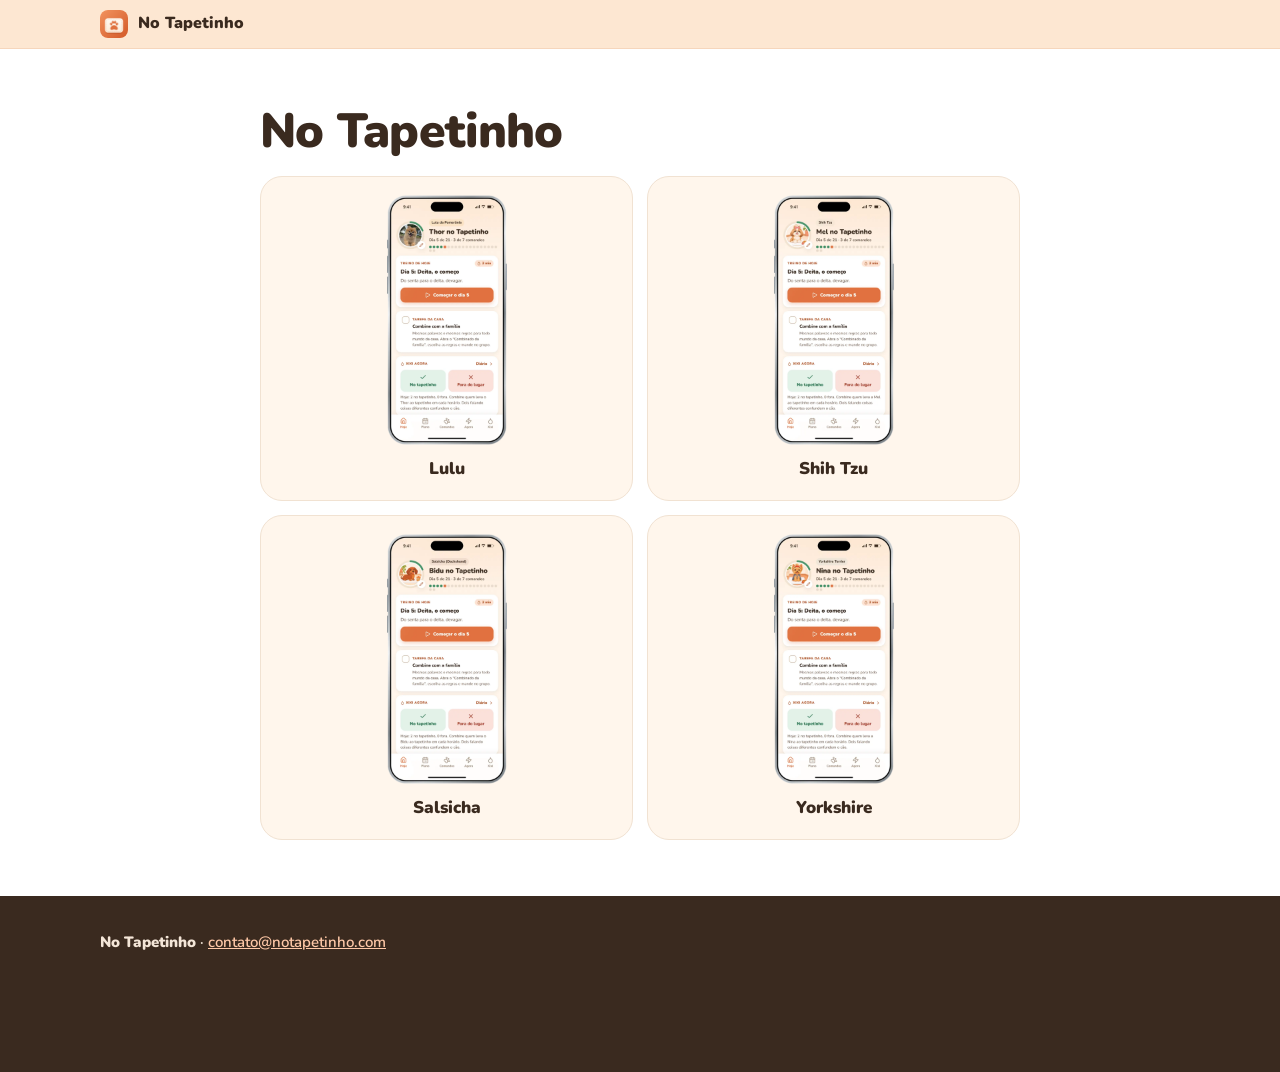
==== index.html @ 408629a3 "No Tapetinho: site" ====
<!doctype html>
<html lang="pt-BR"><head><meta charset="utf-8"><meta name="viewport" content="width=device-width, initial-scale=1">
<title>No Tapetinho</title><link rel="icon" type="image/png" sizes="32x32" href="img/favicon-32.png">
<link rel="preconnect" href="https://fonts.googleapis.com"><link rel="preconnect" href="https://fonts.gstatic.com" crossorigin>
<link href="https://fonts.googleapis.com/css2?family=Nunito:wght@600;700;800;900&display=swap" rel="stylesheet">
<link rel="stylesheet" href="estilo.css"></head>
<body><header class="barra"><div class="wrap"><img src="img/icone-64.png" width="28" height="28" alt=""><span>No Tapetinho</span></div></header>
<main><section><div class="wrap estreito simples"><h1>No Tapetinho</h1><ul class="escolha"><li><a href="lulu/"><img src="img/lulu/hero-celular-720.webp" width="120" height="250" alt="" loading="lazy">Lulu</a></li><li><a href="shih-tzu/"><img src="img/shih-tzu/hero-celular-720.webp" width="120" height="250" alt="" loading="lazy">Shih Tzu</a></li><li><a href="salsicha/"><img src="img/salsicha/hero-celular-720.webp" width="120" height="250" alt="" loading="lazy">Salsicha</a></li><li><a href="yorkshire/"><img src="img/yorkshire/hero-celular-720.webp" width="120" height="250" alt="" loading="lazy">Yorkshire</a></li></ul></div></section></main>
<footer><div class="wrap"><p><strong>No Tapetinho</strong> · <a href="mailto:contato@notapetinho.com">contato@notapetinho.com</a></p></div></footer></body></html>
---- estilo.css ----
:root{--creme:#FFF6EC;--pessego:#FDE7D2;--pessego2:#FDE3D2;--terracota:#E0713F;--terracota2:#B8552A;--tinta:#3A2A1F;--suave:#6F5A4B;--linha:#F1E2D2;--verde:#3E8E63;--verde2:#E2F2E8;--erro:#CF5340;--erro2:#FBE1DB;--sol2:#FDF1D6}
*{box-sizing:border-box}
html{-webkit-text-size-adjust:100%;scroll-behavior:smooth}
body{margin:0;background:#fff;color:var(--tinta);font:600 17px/1.6 Nunito,system-ui,-apple-system,"Segoe UI",Roboto,sans-serif;overflow-x:hidden}
h1,h2,h3,p,ul,ol,figure{margin:0}
h1,h2{font-weight:900;letter-spacing:-.015em;text-wrap:balance}
h1{font-size:clamp(30px,4.4vw,48px);line-height:1.1}
h2{font-size:clamp(26px,3.2vw,36px);line-height:1.15;margin-bottom:16px}
p+p,p+ul,p+ol,ul+p,ol+p{margin-top:14px}
strong{font-weight:900}
a{color:var(--terracota2)}
img,video{display:block;max-width:100%;height:auto}
.wrap{width:min(1080px,100% - 36px);margin:0 auto}
.estreito{width:min(760px,100% - 36px)}
.centro{text-align:center}
section{padding:56px 0}
section.claro{background:var(--creme)}
.grade{display:grid;grid-template-columns:1.05fr .95fr;gap:56px;align-items:center}
.grade.inv .texto{order:2}.grade.inv .midia{order:1}
/* barra da marca */
.barra{background:var(--pessego);border-bottom:1px solid #F6D6BC}
.barra .wrap{display:flex;align-items:center;gap:10px;height:48px;font-weight:900;font-size:16px}
.barra img{border-radius:8px}
/* hero */
.hero{padding:36px 0 52px;background:linear-gradient(180deg,var(--pessego) 0,var(--creme) 100%)}
.chapeu{display:inline-block;background:#fff;border:1px solid #F3D3B8;color:var(--terracota2);font-size:14px;font-weight:900;letter-spacing:.02em;padding:6px 14px;border-radius:99px;margin-bottom:16px}
.sub{font-size:19px;color:var(--suave);margin-top:16px;max-width:560px}
.celular{width:100%;max-width:330px;margin:0 auto;filter:drop-shadow(0 28px 34px rgba(120,60,20,.22))}
/* hero: texto, depois o celular grande, depois o botão (decisão de produto). No computador, o texto fica à esquerda e o celular
   com o botão logo abaixo dele, à direita */
.hero-grade{display:grid;grid-template-columns:1.05fr .95fr;grid-template-areas:"texto midia" "texto cta";column-gap:56px;align-items:center}
.hero-grade>.texto{grid-area:texto}.hero-grade>.midia{grid-area:midia}.hero-grade>.cta{grid-area:cta;margin:22px auto 0;width:100%;max-width:400px}
/* botão */
.cta{margin-top:26px;max-width:460px}
.btn{display:flex;align-items:center;justify-content:center;min-height:62px;padding:16px 24px;border-radius:18px;background:var(--terracota);color:#fff;font-size:19px;font-weight:900;text-decoration:none;text-align:center;box-shadow:0 10px 22px -8px rgba(224,113,63,.6);transition:transform .15s,background .15s}
.btn:hover{background:var(--terracota2);transform:translateY(-1px)}
.btn:active{transform:translateY(1px)}
.micro{margin-top:10px !important;font-size:14px;color:var(--suave);text-align:center}
/* mídia */
.midia{display:flex;justify-content:center}
.shot{background:var(--creme);border:1px solid var(--linha);border-radius:24px;overflow:hidden;box-shadow:0 18px 40px -26px rgba(90,50,20,.45);max-width:390px;width:100%}
.claro .shot{background:#fff}
.shot img{width:100%}
.shot.alto{max-width:350px}
.pilha{display:grid;gap:18px;width:100%;max-width:390px}
.tela-video{width:min(300px,78vw);border-radius:30px;overflow:hidden;border:6px solid #fff;box-shadow:0 22px 46px -24px rgba(90,50,20,.55);background:var(--pessego)}
.tela-video video{width:100%;aspect-ratio:540/1168;object-fit:cover}
/* listas */
.lista-ok{list-style:none;padding:0}
.lista-ok li{position:relative;padding:9px 0 9px 34px}
.lista-ok li:before{content:'';position:absolute;left:2px;top:16px;width:20px;height:20px;border-radius:50%;background:var(--verde2) url("data:image/svg+xml,%3Csvg xmlns='http://www.w3.org/2000/svg' viewBox='0 0 24 24' fill='none' stroke='%233E8E63' stroke-width='3' stroke-linecap='round' stroke-linejoin='round'%3E%3Cpath d='M5 12.5l4.5 4.5L19 7.5'/%3E%3C/svg%3E") center/12px no-repeat}
/* oferta */
.caixa-oferta{background:#fff;border:2px solid #F3C9AB;border-radius:28px;padding:30px;box-shadow:0 24px 50px -30px rgba(160,80,30,.5)}
/* versão 2: seções em três partes (texto, mídia, fecho do texto) */
.tri{display:grid;grid-template-columns:1.05fr .95fr;grid-template-areas:"a m" "b m";column-gap:56px;align-items:center}
.tri.inv{grid-template-columns:.95fr 1.05fr;grid-template-areas:"m a" "m b"}
.tri>.ta{grid-area:a;align-self:end}.tri>.tm{grid-area:m;display:flex;justify-content:center}.tri>.tb{grid-area:b;align-self:start}
.tri>.tb .cta{margin-top:22px}
.raca-grade{display:grid;grid-template-columns:1.05fr .95fr;grid-template-areas:"a m1" "b m1" "c m2";column-gap:56px;row-gap:14px;align-items:start}
.raca-grade>.ra{grid-area:a;align-self:end}.raca-grade>.rb{grid-area:b}.raca-grade>.rc{grid-area:c}
.raca-grade>.rm1{grid-area:m1;display:flex;justify-content:center}.raca-grade>.rm2{grid-area:m2;display:flex;justify-content:center}
.raca-grade .shot{max-width:350px}
.legendada{display:flex;flex-direction:column;align-items:center;gap:12px;width:100%;max-width:390px;margin:0 auto}
.legendada figcaption{font-size:15px;color:var(--suave);text-align:center;max-width:340px}
.legendada.largo{max-width:620px;margin-top:26px}
.legendada.largo .shot{max-width:none}
.menor{font-size:15px;color:var(--suave)}
.pilha .menor{text-align:center;margin:0 !important}
.plano-linha{margin-top:18px !important;padding:14px 16px;border-radius:16px;background:#fff;border:1px solid var(--linha);font-weight:800}
.colunas{columns:2;column-gap:28px;max-width:760px;margin:6px auto 0}
.colunas li{break-inside:avoid}
.colunas li.bonus{font-weight:900;color:#9A4320}
.caixa-oferta .ta h2{margin-bottom:10px}
.preco-bloco{margin:4px 0 16px;padding:14px 16px;border-radius:18px;background:var(--creme);border:1px dashed #EFC3A3}
.lancamento{display:inline-block;margin:0;font-size:13px;font-weight:900;letter-spacing:.04em;text-transform:uppercase;color:#9A4320;background:#FFE6D3;padding:3px 10px;border-radius:99px}
.preco-linha{margin:8px 0 0 !important;font-size:18px;color:var(--suave)}
.preco-linha s{color:var(--suave)}
.preco-linha strong{font-size:32px;color:var(--terracota2);margin-left:6px;letter-spacing:-.01em}
.sr{position:absolute;width:1px;height:1px;padding:0;margin:-1px;overflow:hidden;clip:rect(0,0,0,0);white-space:nowrap;border:0}
.fecho{margin-top:34px}
.fecho-linha{font-size:19px}
.fecho .cta{margin:16px auto 0}
/* faq */
details{border-bottom:1px solid var(--linha)}
summary{list-style:none;cursor:pointer;position:relative;padding:18px 40px 18px 0;font-weight:900;font-size:18px}
summary::-webkit-details-marker{display:none}
summary:after{content:'+';position:absolute;right:6px;top:12px;font-size:28px;color:var(--terracota);font-weight:700}
details[open] summary:after{content:'−'}
details p{padding:0 0 18px;color:var(--suave)}
/* rodapé */
footer{padding:34px 0 calc(118px + env(safe-area-inset-bottom));background:var(--tinta);color:#F4E6D8;font-size:15px}
footer p+p{margin-top:8px}
footer a{color:#FFC9A8}
.aviso{font-weight:900;color:#fff}
/* barra de compra fixa (celular e computador): entra por baixo, sem mexer no layout; respeita a área segura do iPhone */
.barra-compra{position:fixed;left:0;right:0;bottom:0;z-index:30;background:rgba(255,255,255,.97);border-top:1px solid var(--linha);box-shadow:0 -10px 26px -20px rgba(90,50,20,.55);padding:10px 16px calc(10px + env(safe-area-inset-bottom));transform:translateY(110%);visibility:hidden;transition:transform .25s ease,visibility 0s linear .25s}
.barra-compra.on{transform:none;visibility:visible;transition:transform .25s ease}
.barra-compra .dentro{max-width:560px;margin:0 auto;display:flex;align-items:center;gap:14px}
.barra-compra .preco-bc{margin:0;font-size:14px;line-height:1.25;color:var(--suave);width:min-content;min-width:72px}
.barra-compra .preco-bc strong{display:block;font-size:18px;color:var(--tinta)}
.barra-compra .btn{flex:1;min-height:52px;margin:0;padding:10px 14px;font-size:16px;box-shadow:none}
@media (prefers-reduced-motion:reduce){.barra-compra,.barra-compra.on{transition:none}}
/* páginas simples */
.simples h1{margin-bottom:18px}.simples h2{font-size:22px;margin:26px 0 8px}
.escolha{list-style:none;padding:0;display:grid;grid-template-columns:repeat(2,1fr);gap:14px}
.escolha a{display:flex;flex-direction:column;align-items:center;gap:10px;padding:18px;border-radius:22px;background:var(--creme);border:1px solid var(--linha);text-decoration:none;color:var(--tinta);font-weight:900;text-align:center}
@media (max-width:860px){
  section{padding:40px 0}
  .grade{grid-template-columns:1fr;gap:28px}
  .grade.inv .texto,.grade.inv .midia{order:0}
  .hero{padding:22px 0 36px}
  .hero-grade{grid-template-columns:1fr;grid-template-areas:"texto" "midia" "cta"}
  .hero-grade>.midia{margin-top:24px}
  .hero-grade>.cta{max-width:none;margin-top:22px}
  .celular{max-width:none}
  .sub{font-size:17px}
  .cta{max-width:none}
  .tri,.tri.inv{grid-template-columns:1fr;grid-template-areas:"a" "m" "b";row-gap:22px}
  .raca-grade{grid-template-columns:1fr;grid-template-areas:"a" "m1" "b" "m2" "c";row-gap:18px}
  .colunas{columns:1}
  .caixa-oferta{padding:24px 20px}
}
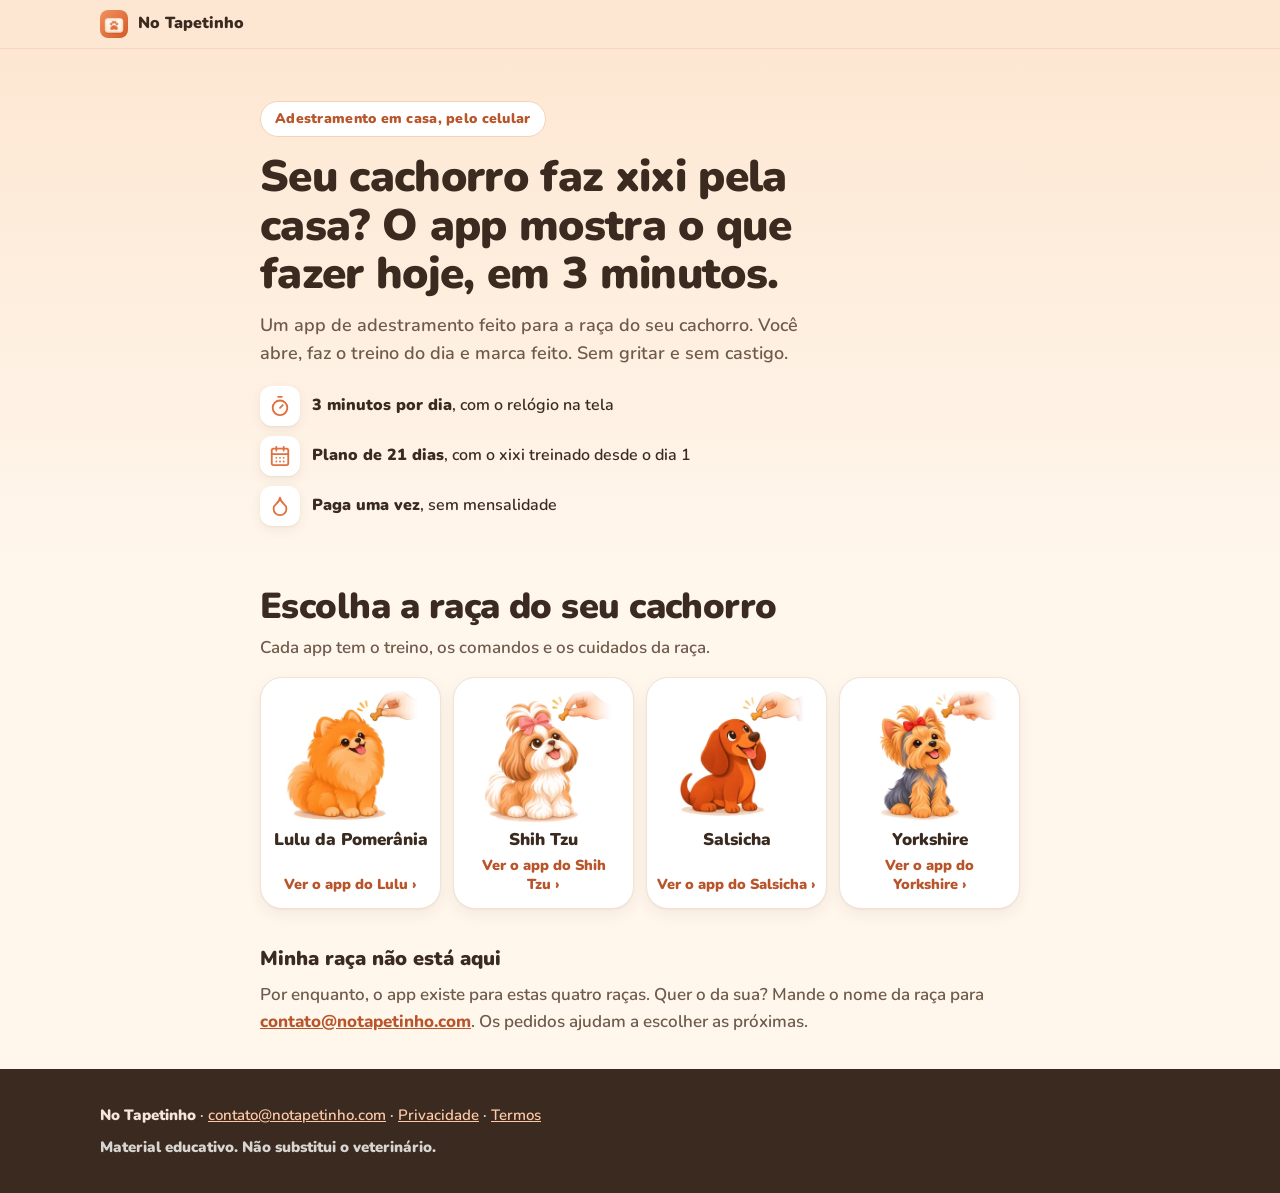
==== commit 7e51dd53: "Raiz como página da bio (marca.md), identidade da marca (recortes, og) e pixel da oferta nas 4 raças" ====
--- a/index.html
+++ b/index.html
@@ -1,9 +1,54 @@
 <!doctype html>
-<html lang="pt-BR"><head><meta charset="utf-8"><meta name="viewport" content="width=device-width, initial-scale=1">
-<title>No Tapetinho</title><link rel="icon" type="image/png" sizes="32x32" href="img/favicon-32.png">
+<html lang="pt-BR">
+<head>
+<meta charset="utf-8">
+<meta name="viewport" content="width=device-width, initial-scale=1">
+<title>No Tapetinho: adestramento em casa, pelo celular</title>
+<meta name="description" content="App de adestramento para fazer em casa, feito para a raça do seu cachorro: treino de 3 minutos por dia, plano de 21 dias, sem gritar e sem castigo.">
+<link rel="canonical" href="https://notapetinho.com/">
+<meta property="og:type" content="website">
+<meta property="og:url" content="https://notapetinho.com/">
+<meta property="og:site_name" content="No Tapetinho">
+<meta property="og:title" content="No Tapetinho: adestramento em casa, pelo celular">
+<meta property="og:description" content="App de adestramento para fazer em casa, feito para a raça do seu cachorro: treino de 3 minutos por dia, plano de 21 dias, sem gritar e sem castigo.">
+<meta property="og:image" content="https://notapetinho.com/img/og.jpg">
+<meta property="og:image:width" content="1200">
+<meta property="og:image:height" content="630">
+<meta property="og:image:alt" content="Lulu, Shih Tzu, Salsicha e Yorkshire sentados num tapetinho, com a frase Adestramento em casa, 3 minutos por dia.">
+<meta property="og:locale" content="pt_BR">
+<meta name="twitter:card" content="summary_large_image">
+<link rel="icon" type="image/svg+xml" href="img/favicon.svg">
+<link rel="icon" type="image/png" sizes="32x32" href="img/favicon-32.png">
+<link rel="apple-touch-icon" sizes="180x180" href="img/apple-touch-180.png">
 <link rel="preconnect" href="https://fonts.googleapis.com"><link rel="preconnect" href="https://fonts.gstatic.com" crossorigin>
 <link href="https://fonts.googleapis.com/css2?family=Nunito:wght@600;700;800;900&display=swap" rel="stylesheet">
-<link rel="stylesheet" href="estilo.css"></head>
-<body><header class="barra"><div class="wrap"><img src="img/icone-64.png" width="28" height="28" alt=""><span>No Tapetinho</span></div></header>
-<main><section><div class="wrap estreito simples"><h1>No Tapetinho</h1><ul class="escolha"><li><a href="lulu/"><img src="img/lulu/hero-celular-720.webp" width="120" height="250" alt="" loading="lazy">Lulu</a></li><li><a href="shih-tzu/"><img src="img/shih-tzu/hero-celular-720.webp" width="120" height="250" alt="" loading="lazy">Shih Tzu</a></li><li><a href="salsicha/"><img src="img/salsicha/hero-celular-720.webp" width="120" height="250" alt="" loading="lazy">Salsicha</a></li><li><a href="yorkshire/"><img src="img/yorkshire/hero-celular-720.webp" width="120" height="250" alt="" loading="lazy">Yorkshire</a></li></ul></div></section></main>
-<footer><div class="wrap"><p><strong>No Tapetinho</strong> · <a href="mailto:contato@notapetinho.com">contato@notapetinho.com</a></p></div></footer></body></html>
+<script>!function(f,b,e,v,n,t,s){if(f.fbq)return;n=f.fbq=function(){n.callMethod?n.callMethod.apply(n,arguments):n.queue.push(arguments)};if(!f._fbq)f._fbq=n;n.push=n;n.loaded=!0;n.version='2.0';n.queue=[];t=b.createElement(e);t.async=!0;t.src=v;s=b.getElementsByTagName(e)[0];s.parentNode.insertBefore(t,s)}(window,document,'script','https://connect.facebook.net/en_US/fbevents.js');fbq('init','4621816201469916');fbq('track','PageView');</script>
+<noscript><img height="1" width="1" style="display:none" alt="" src="https://www.facebook.com/tr?id=4621816201469916&ev=PageView&noscript=1"></noscript>
+<script async src="https://painel.labofertas.com/api/lp/script?k=7c65ca17fb0c624457cb6c87d1063a69"></script>
+<link rel="stylesheet" href="estilo.css">
+</head>
+<body class="raiz">
+<header class="barra"><div class="wrap"><img src="img/icone-64.png" width="28" height="28" alt=""><span>No Tapetinho</span></div></header>
+<main>
+<section class="rz-topo"><div class="wrap estreito">
+ <span class="chapeu">Adestramento em casa, pelo celular</span>
+ <h1>Seu cachorro faz xixi pela casa? O app mostra o que fazer hoje, em 3 minutos.</h1>
+ <p class="sub">Um app de adestramento feito para a raça do seu cachorro. Você abre, faz o treino do dia e marca feito. Sem gritar e sem castigo.</p>
+ <ul class="rz-linhas"><li><span class="rz-ic"><svg viewBox="0 0 24 24" fill="none" stroke="currentColor" stroke-width="2" stroke-linecap="round" stroke-linejoin="round" aria-hidden="true"><line x1="10" x2="14" y1="2" y2="2"/><line x1="12" x2="15" y1="14" y2="11"/><circle cx="12" cy="14" r="8"/></svg></span><span><strong>3 minutos por dia</strong>, com o relógio na tela</span></li><li><span class="rz-ic"><svg viewBox="0 0 24 24" fill="none" stroke="currentColor" stroke-width="2" stroke-linecap="round" stroke-linejoin="round" aria-hidden="true"><path d="M8 2v4"/><path d="M16 2v4"/><rect width="18" height="18" x="3" y="4" rx="2"/><path d="M3 10h18"/><path d="M8 14h.01"/><path d="M12 14h.01"/><path d="M16 14h.01"/><path d="M8 18h.01"/><path d="M12 18h.01"/><path d="M16 18h.01"/></svg></span><span><strong>Plano de 21 dias</strong>, com o xixi treinado desde o dia 1</span></li><li><span class="rz-ic"><svg viewBox="0 0 24 24" fill="none" stroke="currentColor" stroke-width="2" stroke-linecap="round" stroke-linejoin="round" aria-hidden="true"><path d="M12 22a7 7 0 0 0 7-7c0-2-1-3.9-3-5.5s-3.5-4-4-6.5c-.5 2.5-2 4.9-4 6.5C6 11.1 5 13 5 15a7 7 0 0 0 7 7z"/></svg></span><span><strong>Paga uma vez</strong>, sem mensalidade</span></li></ul>
+</div></section>
+<section class="rz-racas"><div class="wrap estreito">
+ <h2>Escolha a raça do seu cachorro</h2>
+ <p class="rz-linha">Cada app tem o treino, os comandos e os cuidados da raça.</p>
+ <ul class="rz-cartoes"><li><a href="lulu/?utm_source=bio&utm_medium=raiz"><img src="img/racas/lulu-senta.webp" width="150" height="150" alt="Ilustração do Lulu da Pomerânia sentado, com a mão segurando o petisco" decoding="async"><strong>Lulu da Pomerânia</strong><span class="rz-cta">Ver o app do Lulu</span></a></li><li><a href="shih-tzu/?utm_source=bio&utm_medium=raiz"><img src="img/racas/shih-tzu-senta.webp" width="150" height="150" alt="Ilustração do Shih Tzu sentado, com a mão segurando o petisco" decoding="async"><strong>Shih Tzu</strong><span class="rz-cta">Ver o app do Shih Tzu</span></a></li><li><a href="salsicha/?utm_source=bio&utm_medium=raiz"><img src="img/racas/salsicha-senta.webp" width="150" height="150" alt="Ilustração do Salsicha sentado, com a mão segurando o petisco" decoding="async"><strong>Salsicha</strong><span class="rz-cta">Ver o app do Salsicha</span></a></li><li><a href="yorkshire/?utm_source=bio&utm_medium=raiz"><img src="img/racas/yorkshire-senta.webp" width="150" height="150" alt="Ilustração do Yorkshire sentado, com a mão segurando o petisco" decoding="async"><strong>Yorkshire</strong><span class="rz-cta">Ver o app do Yorkshire</span></a></li></ul>
+</div></section>
+<section class="rz-outra"><div class="wrap estreito">
+ <h3>Minha raça não está aqui</h3>
+ <p>Por enquanto, o app existe para estas quatro raças. Quer o da sua? Mande o nome da raça para <a href="mailto:contato@notapetinho.com">contato@notapetinho.com</a>. Os pedidos ajudam a escolher as próximas.</p>
+</div></section>
+</main>
+<footer><div class="wrap">
+ <p><strong>No Tapetinho</strong> · <a href="mailto:contato@notapetinho.com">contato@notapetinho.com</a> · <a href="privacidade/">Privacidade</a> · <a href="termos/">Termos</a></p>
+ <p class="aviso">Material educativo. Não substitui o veterinário.</p>
+</div></footer>
+</body>
+</html>
--- a/estilo.css
+++ b/estilo.css
@@ -120,3 +120,29 @@
   .colunas{columns:1}
   .caixa-oferta{padding:24px 20px}
 }
+/* raiz: destino da bio (marca.md); sem barra de compra, então o rodapé não precisa da folga de baixo */
+.raiz footer{padding-bottom:calc(34px + env(safe-area-inset-bottom))}
+.raiz footer .aviso{opacity:.8}
+.rz-topo{padding:30px 0 22px;background:linear-gradient(180deg,var(--pessego) 0,var(--creme) 100%)}
+.rz-topo h1{font-size:clamp(28px,4.4vw,44px);margin:0}
+.rz-topo .sub{margin-top:12px;font-size:18px}
+.rz-linhas{list-style:none;padding:0;margin:18px 0 0;display:grid;gap:10px}
+.rz-linhas li{display:flex;align-items:center;gap:12px;font-size:16px;line-height:1.35}
+.rz-ic{flex:none;width:40px;height:40px;border-radius:12px;background:#fff;color:var(--terracota);display:flex;align-items:center;justify-content:center;box-shadow:0 1px 2px rgba(90,50,20,.06),0 4px 12px rgba(90,50,20,.07)}
+.rz-ic svg{width:22px;height:22px}
+.rz-racas{padding:26px 0 8px;background:var(--creme)}
+.rz-racas h2{margin:0}
+.rz-linha{color:var(--suave);margin-top:6px}
+.rz-cartoes{list-style:none;padding:0;margin:16px 0 0;display:grid;grid-template-columns:repeat(2,minmax(0,1fr));gap:12px}
+.rz-cartoes a{display:flex;flex-direction:column;align-items:center;height:100%;padding:12px 10px 14px;border-radius:22px;background:#fff;border:1px solid var(--linha);box-shadow:0 1px 2px rgba(90,50,20,.05),0 6px 16px rgba(90,50,20,.06);text-decoration:none;color:var(--tinta);text-align:center;transition:transform .15s,box-shadow .15s}
+.rz-cartoes a:hover{transform:translateY(-2px);box-shadow:0 2px 4px rgba(90,50,20,.06),0 10px 22px rgba(90,50,20,.1)}
+.rz-cartoes a:focus-visible{outline:3px solid var(--terracota);outline-offset:3px}
+.rz-cartoes img{width:min(136px,100%);height:auto;aspect-ratio:1}
+.rz-cartoes strong{font-weight:900;font-size:17px;line-height:1.2;margin-top:4px}
+.rz-cta{margin-top:auto;padding-top:6px;color:var(--terracota2);font-weight:900;font-size:14.5px;line-height:1.3}
+.rz-cta::after{content:"\00a0\203A"}
+.rz-outra{padding:26px 0 34px;background:var(--creme)}
+.rz-outra h3{font-size:20px;font-weight:900}
+.rz-outra p{margin-top:6px;color:var(--suave)}
+.rz-outra a{color:var(--terracota2);font-weight:800;overflow-wrap:anywhere}
+@media(min-width:760px){.rz-topo{padding:52px 0 34px}.rz-cartoes{grid-template-columns:repeat(4,minmax(0,1fr))}}
